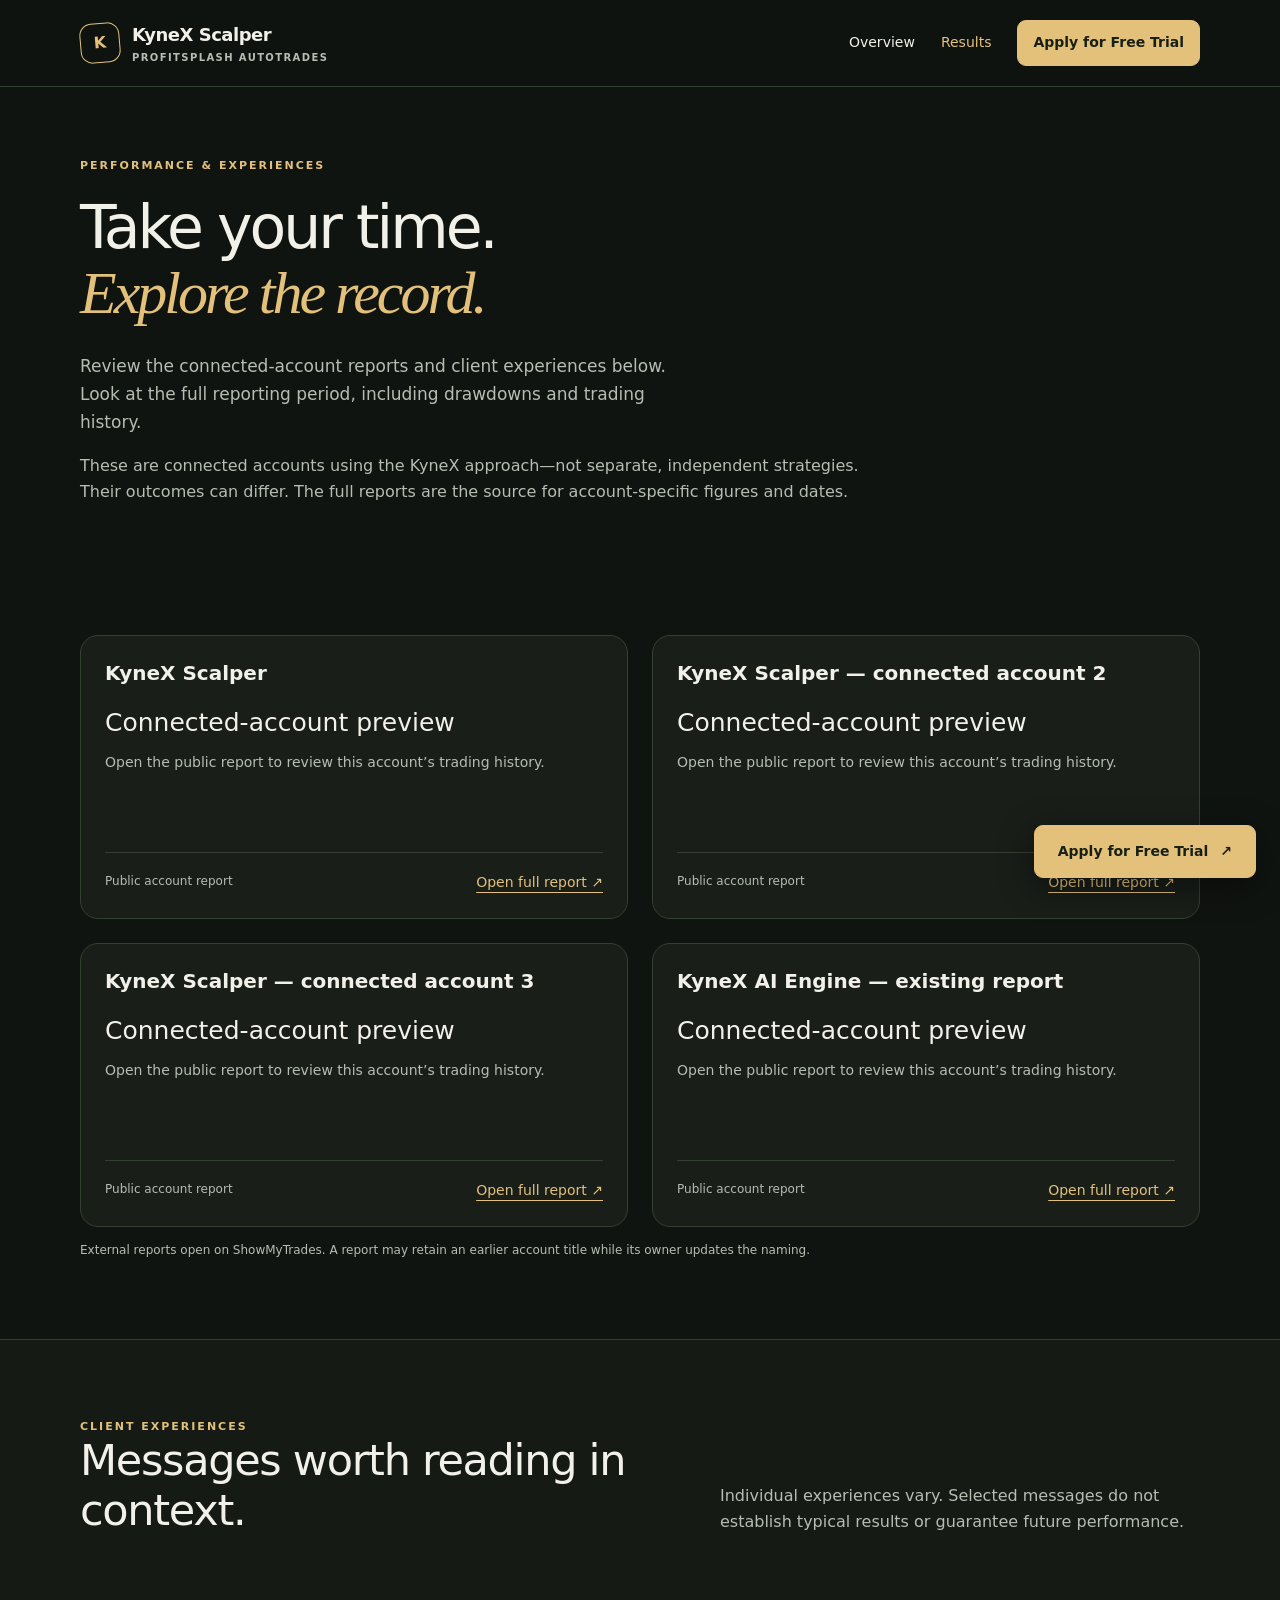
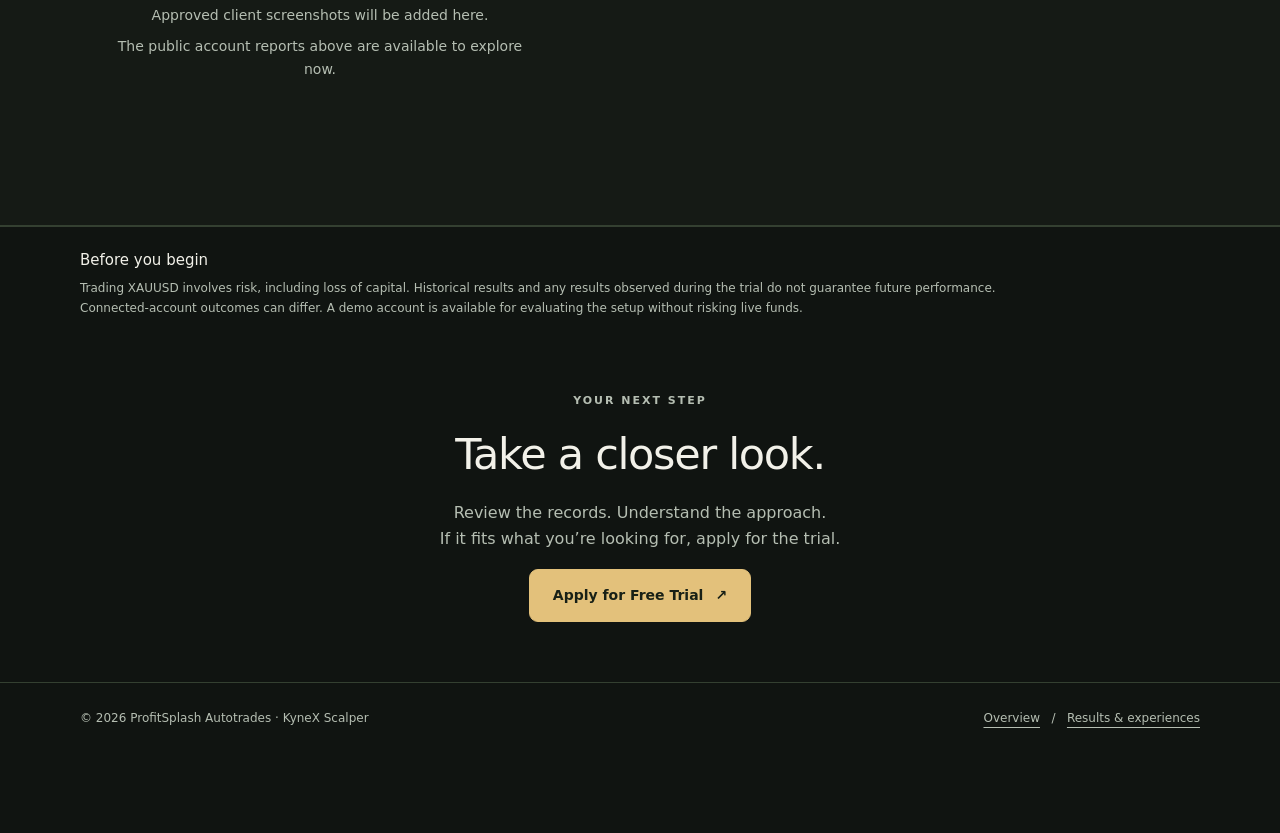
==== kynex-github-pages/results.html @ 438bd8d7 "Add files via upload" ====
<!doctype html>
<html lang="en"><head><meta charset="utf-8"><meta name="viewport" content="width=device-width, initial-scale=1"><meta name="theme-color" content="#101411"><title>Results & Experiences | KyneX Scalper</title><meta name="description" content="Explore KyneX Scalper connected-account reports and client experiences before applying for a free trial."><link rel="stylesheet" href="assets/styles.css"></head><body><a class="skip" href="#main">Skip to content</a>
<header class="header"><div class="wrap nav"><a class="brand" href="index.html" aria-label="KyneX Scalper home"><span class="mark" aria-hidden="true">K</span><span class="brand-name">KyneX Scalper<small>ProfitSplash Autotrades</small></span></a><nav class="navlinks" aria-label="Main navigation"><a class="nav-home" href="index.html">Overview</a><a href="results.html" aria-current="page">Results</a><a class="btn small" data-contact="trial" href="https://t.me/theegreatdavid">Apply for Free Trial</a></nav></div></header><main id="main"><div class="wrap"><section class="results-intro"><p class="eyebrow">Performance &amp; experiences</p><h1>Take your time.<br><em>Explore the record.</em></h1><p class="lead">Review the connected-account reports and client experiences below. Look at the full reporting period, including drawdowns and trading history.</p><p class="muted">These are connected accounts using the KyneX approach—not separate, independent strategies. Their outcomes can differ. The full reports are the source for account-specific figures and dates.</p></section><section class="section" aria-label="Connected-account reports"><div class="reports"><article class="widget-frame report"><h3 data-report-name="0"></h3><!-- SHOWMYTRADES REPORT 1: Paste the official embed inside this div. --><div class="widget-slot" id="report-widget-1"></div><div class="widget-bottom"><span>Public account report</span><a class="textlink" data-report-link="0" href="https://showmytrades.com/account/kynex-scalper" target="_blank" rel="noopener noreferrer">Open full report ↗</a></div></article><article class="widget-frame report"><h3 data-report-name="1"></h3><!-- SHOWMYTRADES REPORT 2: Paste the official embed inside this div. --><div class="widget-slot" id="report-widget-2"></div><div class="widget-bottom"><span>Public account report</span><a class="textlink" data-report-link="1" href="https://showmytrades.com/account/kynex-scalper" target="_blank" rel="noopener noreferrer">Open full report ↗</a></div></article><article class="widget-frame report"><h3 data-report-name="2"></h3><!-- SHOWMYTRADES REPORT 3: Paste the official embed inside this div. --><div class="widget-slot" id="report-widget-3"></div><div class="widget-bottom"><span>Public account report</span><a class="textlink" data-report-link="2" href="https://showmytrades.com/account/kynex-scalper" target="_blank" rel="noopener noreferrer">Open full report ↗</a></div></article><article class="widget-frame report"><h3 data-report-name="3"></h3><!-- SHOWMYTRADES REPORT 4: Paste the official embed inside this div. --><div class="widget-slot" id="report-widget-4"></div><div class="widget-bottom"><span>Public account report</span><a class="textlink" data-report-link="3" href="https://showmytrades.com/account/kynex-scalper" target="_blank" rel="noopener noreferrer">Open full report ↗</a></div></article></div><p class="fine">External reports open on ShowMyTrades. A report may retain an earlier account title while its owner updates the naming.</p></section></div><section class="section alt" id="client-experiences"><div class="wrap"><div class="section-head"><div><p class="eyebrow">Client experiences</p><h2>Messages worth reading in context.</h2></div><p class="muted">Individual experiences vary. Selected messages do not establish typical results or guarantee future performance.</p></div><div class="gallery" id="testimonial-gallery"></div><div class="empty-state" id="gallery-empty"><p>Approved client screenshots will be added here.</p><p>The public account reports above are available to explore now.</p></div><div class="gallery-footer"><button class="btn outline" id="load-more" hidden>Load more experiences</button></div></div></section></main><section class="risk"><div class="wrap"><h2>Before you begin</h2><p>Trading XAUUSD involves risk, including loss of capital. Historical results and any results observed during the trial do not guarantee future performance. Connected-account outcomes can differ. A demo account is available for evaluating the setup without risking live funds.</p></div></section>
<section class="closing"><div class="wrap"><p class="eyebrow">Your next step</p><h2>Take a closer look.</h2><p>Review the records. Understand the approach.<br>If it fits what you’re looking for, apply for the trial.</p><a class="btn" data-contact="trial" href="https://t.me/theegreatdavid">Apply for Free Trial <span aria-hidden="true">↗</span></a></div></section>
<footer><div class="wrap"><span>© <span data-year></span> ProfitSplash Autotrades · KyneX Scalper</span><span><a href="index.html">Overview</a> &nbsp; / &nbsp; <a href="results.html">Results &amp; experiences</a></span></div></footer>
<a class="btn floating" data-contact="trial" href="https://t.me/theegreatdavid">Apply for Free Trial <span aria-hidden="true">↗</span></a>
<dialog class="dialog" id="image-dialog" aria-labelledby="image-title"><div class="dialog-head"><p id="image-title">Client experience</p><button class="iconbtn" id="dialog-close" aria-label="Close enlarged screenshot">Close ×</button></div><img id="dialog-image" alt=""></dialog>
<script src="assets/config.js"></script><script src="assets/main.js"></script></body></html>
---- kynex-github-pages/assets/styles.css ----
:root{--bg:#101411;--surface:#191e19;--surface2:#20271f;--text:#f2f1e9;--muted:#b5beb2;--line:#344031;--accent:#e3c17b;--ink:#182016;--radius:18px}*{box-sizing:border-box}html{scroll-behavior:smooth;scroll-padding-top:100px}body{margin:0;background:var(--bg);color:var(--text);font:16px/1.65 system-ui,-apple-system,BlinkMacSystemFont,"Segoe UI",sans-serif}a{color:inherit;text-underline-offset:5px}button{font:inherit}button,a{-webkit-tap-highlight-color:transparent}button:focus-visible,a:focus-visible{outline:3px solid var(--accent);outline-offset:5px}button{cursor:pointer}img{max-width:100%;display:block}.wrap{width:min(1120px,calc(100% - 48px));margin:auto}.skip{position:absolute;left:12px;top:-90px;background:var(--accent);color:var(--ink);padding:12px;z-index:50}.skip:focus{top:10px}.header{position:sticky;top:0;z-index:20;background:#101411f2;border-bottom:1px solid var(--line);backdrop-filter:blur(14px)}.nav{min-height:86px;display:flex;align-items:center;justify-content:space-between;gap:24px}.brand{text-decoration:none;display:flex;gap:12px;align-items:center}.mark{width:40px;height:40px;display:grid;place-items:center;border:1px solid var(--accent);border-radius:12px;color:var(--accent);font-weight:750;transform:rotate(-5deg)}.brand-name{font-size:18px;font-weight:650;letter-spacing:-.5px}.brand small{display:block;font-size:10px;color:var(--muted);letter-spacing:1.4px;text-transform:uppercase}.navlinks{display:flex;gap:26px;align-items:center}.navlinks a{text-decoration:none;font-size:14px}.navlinks a[aria-current]{color:var(--accent)}.btn{display:inline-flex;align-items:center;justify-content:center;gap:12px;background:var(--accent);color:var(--ink);padding:14px 23px;border-radius:9px;text-decoration:none;border:1px solid var(--accent);font-size:14px;font-weight:650;transition:transform .2s,background .2s}.btn:hover{background:#f0d69e;transform:translateY(-2px)}.btn.outline{background:transparent;color:var(--text);border-color:var(--line)}.btn.small{padding:10px 15px}.textlink{color:var(--accent);font-size:14px}.eyebrow{text-transform:uppercase;letter-spacing:2px;font-size:11px;font-weight:650;color:var(--accent);margin:0 0 20px}.hero{padding:90px 0 78px;position:relative;overflow:hidden}.hero-grid{display:grid;grid-template-columns:1.35fr 1fr;gap:65px;align-items:center}h1,h2,h3,p{margin-top:0}h1{font-size:clamp(40px,5.7vw,70px);font-weight:500;line-height:1.08;letter-spacing:-3px;margin-bottom:26px}h1 em{font-family:Georgia,serif;font-weight:400;color:var(--accent)}h2{font-size:clamp(29px,3.5vw,43px);line-height:1.16;font-weight:500;letter-spacing:-1.3px;margin-bottom:20px}h3{font-size:20px;font-weight:550;line-height:1.3}.lead{font-size:17px;color:var(--muted);max-width:610px}.actions{display:flex;gap:20px;align-items:center;flex-wrap:wrap;margin-top:28px}.micro{font-size:12px;color:var(--muted);margin-top:18px}.process-card{border:1px solid var(--line);border-radius:var(--radius);padding:30px;background:linear-gradient(150deg,#252d22,#151a15);box-shadow:0 25px 80px #0003}.card-top{display:flex;justify-content:space-between;align-items:center;border-bottom:1px solid var(--line);padding-bottom:18px;margin-bottom:12px;font-size:11px;text-transform:uppercase;letter-spacing:1.5px;color:var(--muted)}.pill{border:1px solid #657454;border-radius:20px;padding:3px 9px;color:#c4d4ae;font-size:10px}.process-row{display:flex;gap:18px;padding:22px 0;border-bottom:1px solid var(--line)}.process-row:last-of-type{border-bottom:0}.stepnum{color:var(--accent);font-size:12px;padding-top:4px}.process-row h3{margin-bottom:5px;font-size:17px}.process-row p{font-size:13px;color:var(--muted);margin:0}.card-note{font-size:11px;color:var(--muted);margin:16px 0 0}.band{border-top:1px solid var(--line);border-bottom:1px solid var(--line);padding:19px 0}.band .wrap{display:flex;justify-content:space-between;gap:18px;flex-wrap:wrap;font-size:12px;color:var(--muted)}.band span:before{content:'↗';color:var(--accent);margin-right:9px}.section{padding:78px 0}.section.alt{background:#151a15;border-block:1px solid var(--line)}.split{display:grid;grid-template-columns:1fr 1fr;gap:70px;align-items:start}.muted{color:var(--muted)}.section-head{display:flex;justify-content:space-between;gap:30px;align-items:end;margin-bottom:30px}.section-head h2{margin-bottom:0}.section-head p{max-width:480px;margin-bottom:0}.widget-frame{border:1px solid var(--line);border-radius:var(--radius);background:var(--surface);padding:24px;overflow:hidden}.widget-slot:empty:before{content:'Connected-account preview';display:block;font-size:25px;color:var(--text);margin-bottom:8px}.widget-slot:empty:after{content:'Open the public report to review this account’s trading history.';display:block;color:var(--muted);font-size:14px}.widget-slot{min-height:120px}.widget-slot iframe{max-width:100%;border:0}.widget-bottom{padding-top:18px;border-top:1px solid var(--line);display:flex;gap:15px;justify-content:space-between;align-items:center;font-size:12px;color:var(--muted)}.fine{font-size:12px;color:var(--muted);margin:14px 0 0}.carousel{border:1px solid var(--line);border-radius:var(--radius);padding:22px;background:var(--surface)}.carousel-stage{height:380px;display:grid;place-items:center;overflow:hidden;background:#111610;border-radius:10px;touch-action:pan-y}.slide-button{width:100%;height:100%;border:0;background:transparent;padding:8px;display:grid;place-items:center}.slide-button img{height:100%;max-height:360px;width:100%;object-fit:contain}.empty-state{text-align:center;padding:30px;color:var(--muted);max-width:480px;font-size:14px}.empty-state p{margin:8px 0}.carousel-controls{display:flex;align-items:center;gap:12px;justify-content:center;padding-top:18px}.iconbtn{background:transparent;border:1px solid var(--line);border-radius:8px;color:var(--text);min-height:42px;min-width:42px;padding:6px 12px}.iconbtn:hover{border-color:var(--accent)}.iconbtn:disabled{opacity:.4;cursor:default}.counter{font-size:12px;min-width:65px;text-align:center;color:var(--muted)}.carousel-end{text-align:center;padding:18px 0 0}.trial-box{background:var(--surface2);border:1px solid var(--line);padding:35px;border-radius:var(--radius)}.trial-list{list-style:none;margin:0;padding:0;counter-reset:trial}.trial-list li{display:flex;gap:18px;padding:19px 0;border-bottom:1px solid var(--line);font-size:14px;color:var(--muted)}.trial-list li:last-child{border-bottom:0}.trial-list li:before{counter-increment:trial;content:'0' counter(trial);color:var(--accent);font-size:12px;padding-top:3px}.trial-list strong{display:block;color:var(--text);font-weight:550;margin-bottom:4px}.plans{display:grid;grid-template-columns:1fr 1fr;gap:22px}.plan{padding:30px;border:1px solid var(--line);border-radius:var(--radius);display:flex;flex-direction:column;background:var(--surface)}.plan p{color:var(--muted);font-size:14px}.plan .btn{margin-top:auto;align-self:start}.plan .eyebrow{font-size:10px}.plan h3{font-size:25px}.risk{padding:25px 0;border-top:1px solid var(--line)}.risk h2{font-size:15px;letter-spacing:0;margin-bottom:10px}.risk p{max-width:950px;color:var(--muted);font-size:12px;margin:0}.closing{text-align:center;padding:48px 0 60px}.closing p{color:var(--muted)}footer{border-top:1px solid var(--line);padding:26px 0 105px;color:var(--muted);font-size:12px}footer .wrap{display:flex;justify-content:space-between;gap:20px;flex-wrap:wrap}.floating{position:fixed;bottom:calc(22px + env(safe-area-inset-bottom));right:24px;z-index:25;box-shadow:0 8px 35px #0007}.reports{display:grid;grid-template-columns:1fr 1fr;gap:24px}.report h3{margin-bottom:16px}.report .widget-slot{min-height:150px}.gallery{display:grid;grid-template-columns:repeat(3,1fr);gap:20px}.gallery-item{background:var(--surface);border:1px solid var(--line);border-radius:12px;padding:12px;cursor:pointer}.gallery-item img{width:100%;height:260px;object-fit:contain}.gallery-footer{text-align:center;margin-top:28px}.dialog{background:#111610;color:var(--text);border:1px solid var(--line);border-radius:14px;width:min(900px,95vw);max-height:94vh;padding:16px}.dialog::backdrop{background:#000d}.dialog-head{display:flex;align-items:center;justify-content:space-between;gap:20px;margin-bottom:12px}.dialog-head p{margin:0;color:var(--muted);font-size:12px}.dialog img{max-height:76vh;object-fit:contain;margin:auto}.sr-only{position:absolute;width:1px;height:1px;padding:0;margin:-1px;overflow:hidden;clip:rect(0,0,0,0);white-space:nowrap;border:0}.results-intro{padding:70px 0 35px;max-width:800px}.results-intro h1{font-size:clamp(40px,5vw,60px)}[hidden]{display:none!important}@media(max-width:850px){.hero-grid,.split{grid-template-columns:1fr;gap:35px}.hero{padding:55px 0}.hero-grid{max-width:650px}.process-card{padding:22px}.section{padding:55px 0}.section-head{align-items:start;flex-direction:column;gap:15px}.reports{grid-template-columns:1fr}.gallery{grid-template-columns:1fr 1fr}.navlinks{gap:17px}.navlinks .btn{display:none}}@media(max-width:520px){.wrap{width:calc(100% - 32px)}.nav{min-height:76px;gap:12px}.brand-name{font-size:16px}.brand small{font-size:8px}.mark{width:32px;height:32px}.navlinks{gap:12px}.navlinks a{font-size:12px}.nav-home{display:none}h1{letter-spacing:-1.8px}.plans{grid-template-columns:1fr}.trial-box,.plan,.widget-frame{padding:22px}.actions{gap:16px}.actions .btn{width:100%}.band .wrap{display:grid;gap:8px}.carousel{padding:12px}.carousel-stage{height:340px}.slide-button img{max-height:320px}.gallery{gap:12px}.gallery-item img{height:200px}.floating{right:16px;bottom:calc(14px + env(safe-area-inset-bottom));padding:12px 18px}.widget-bottom{align-items:start;flex-direction:column}.section-head .textlink{align-self:start}}@media(prefers-reduced-motion:reduce){html{scroll-behavior:auto}*,*:before,*:after{transition:none!important;animation:none!important}}
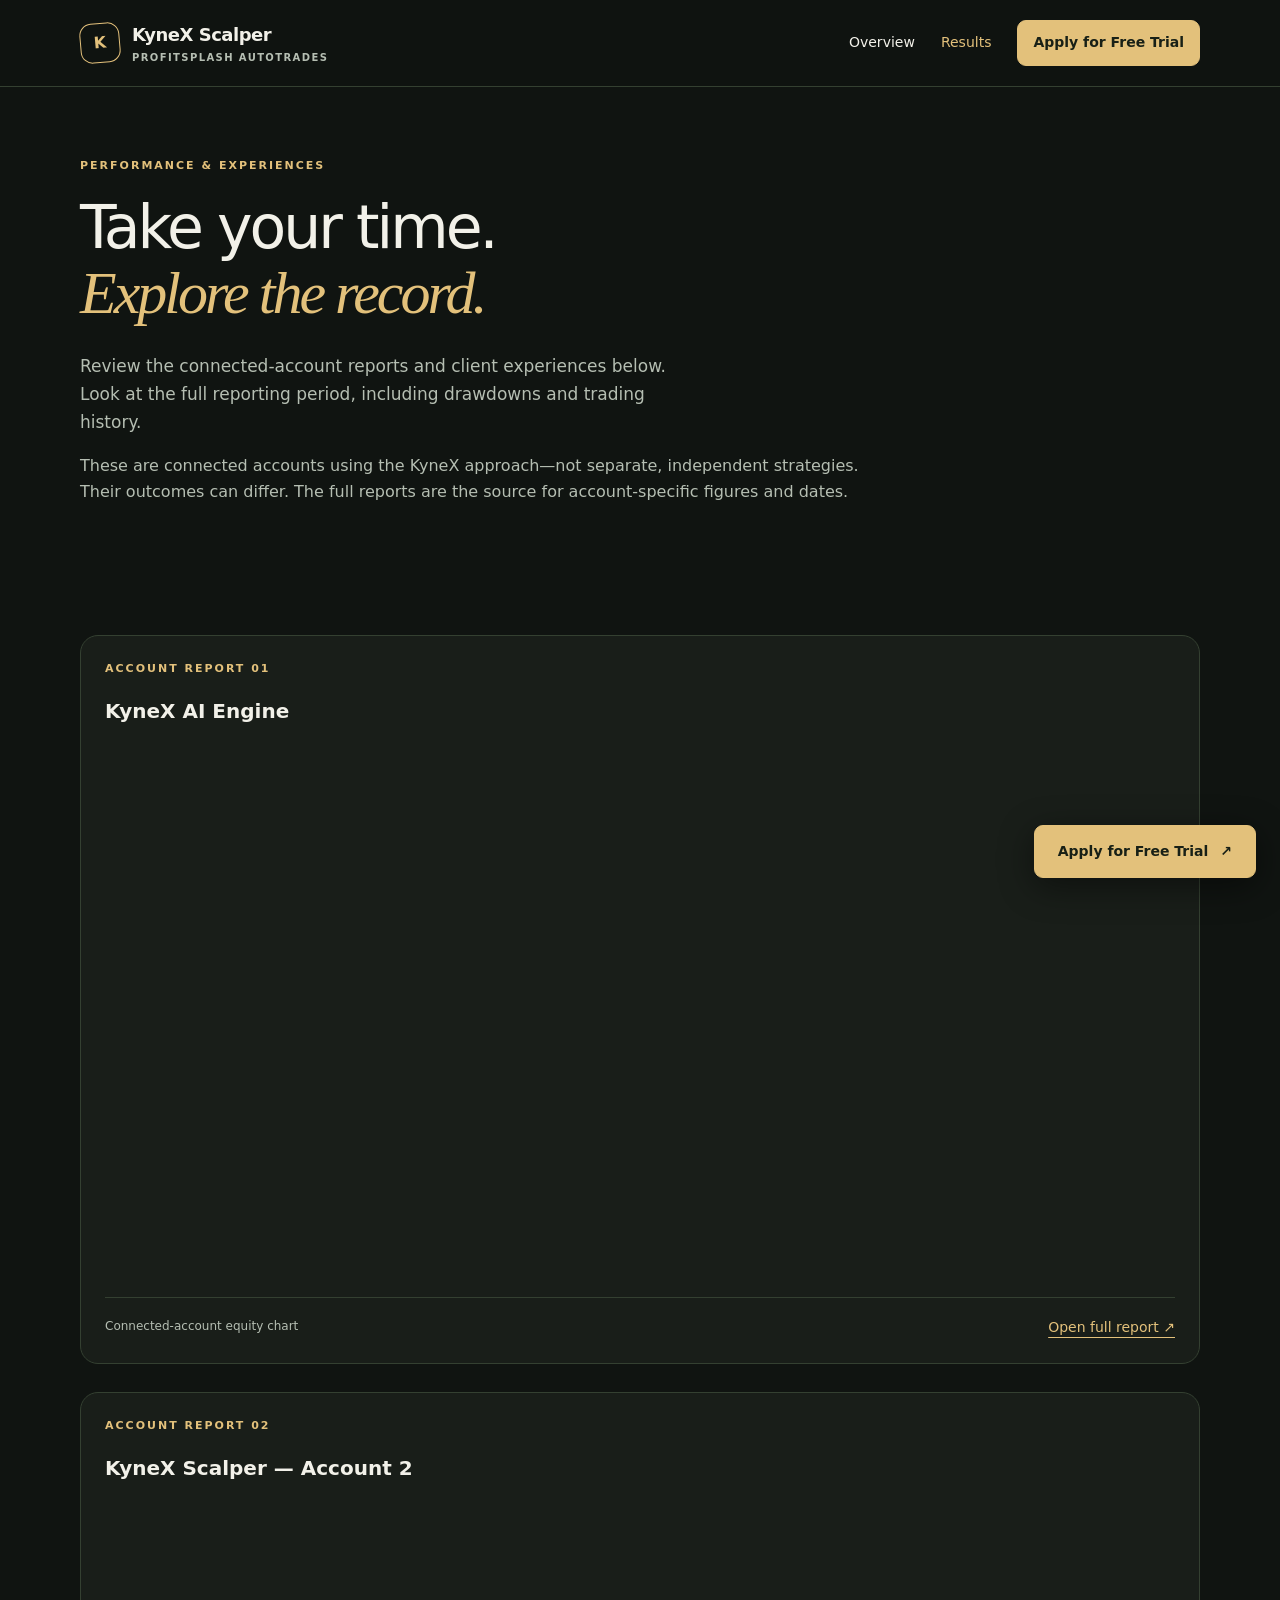
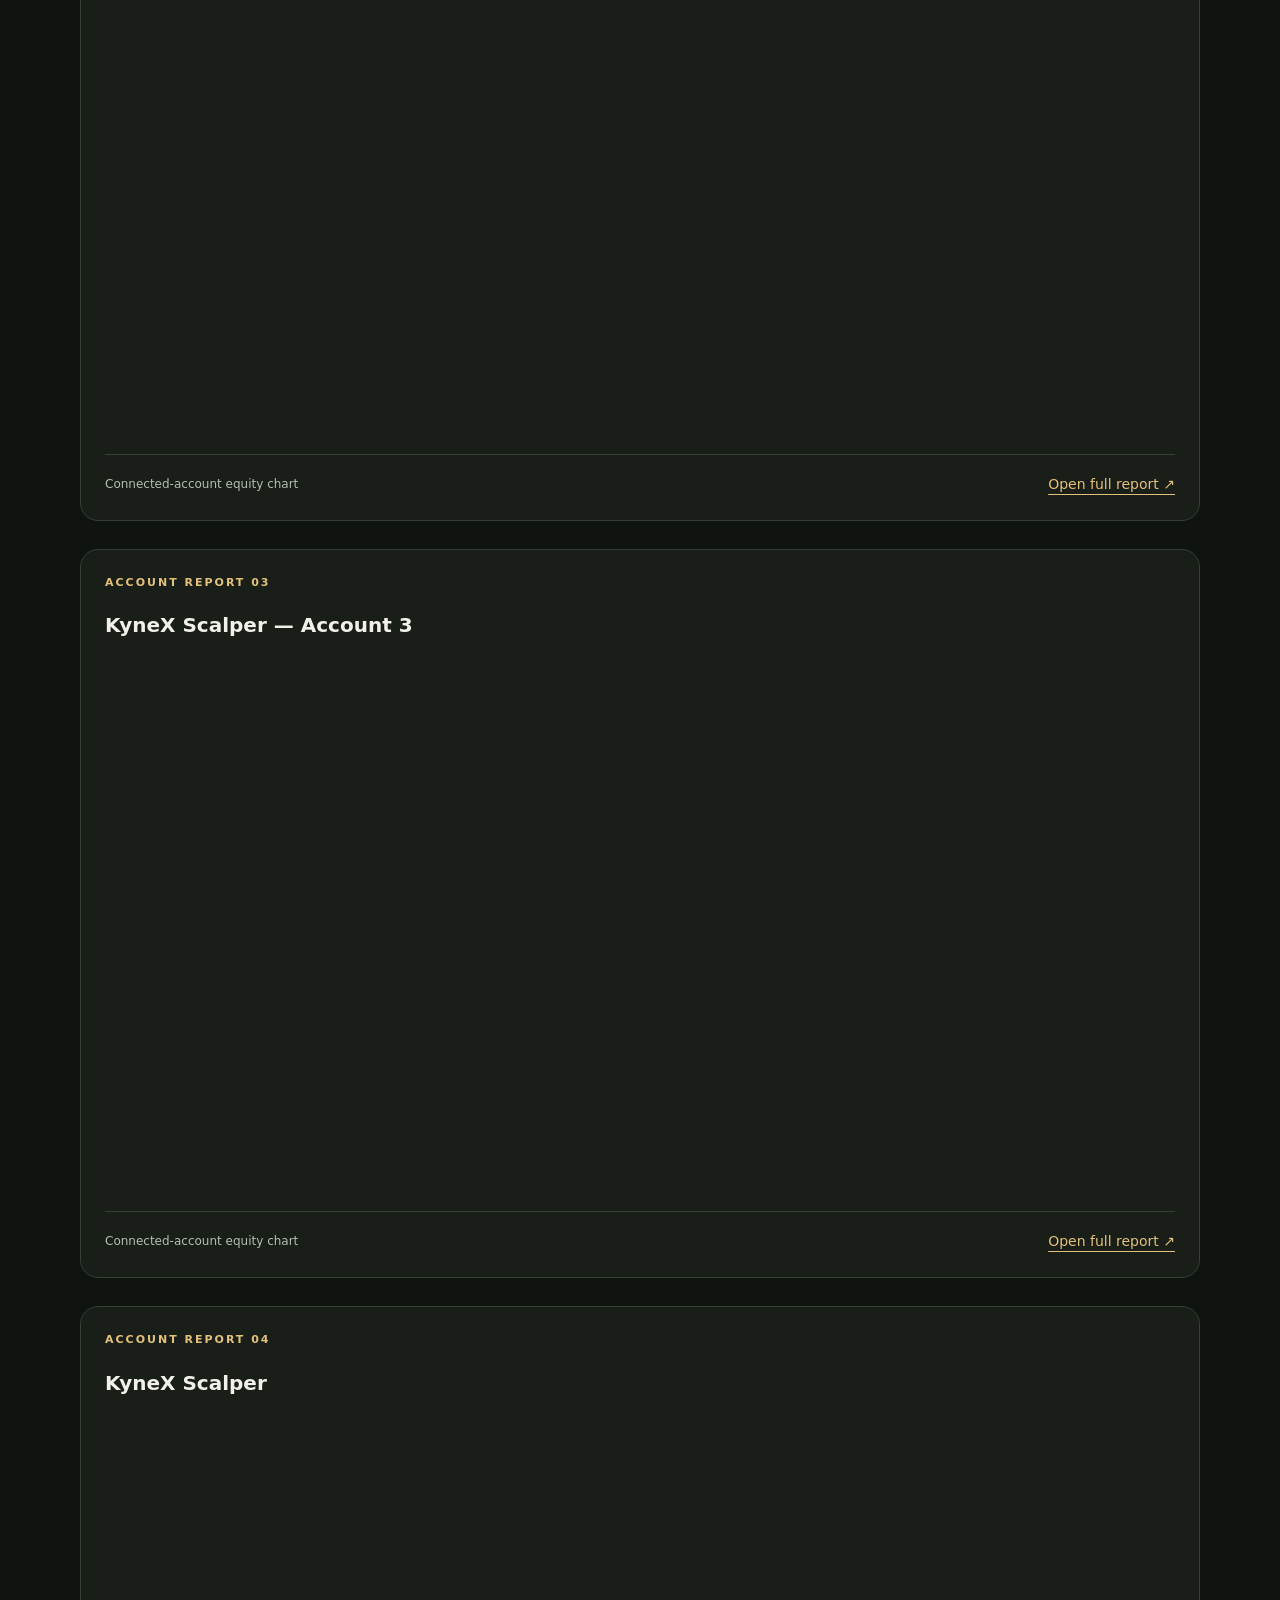
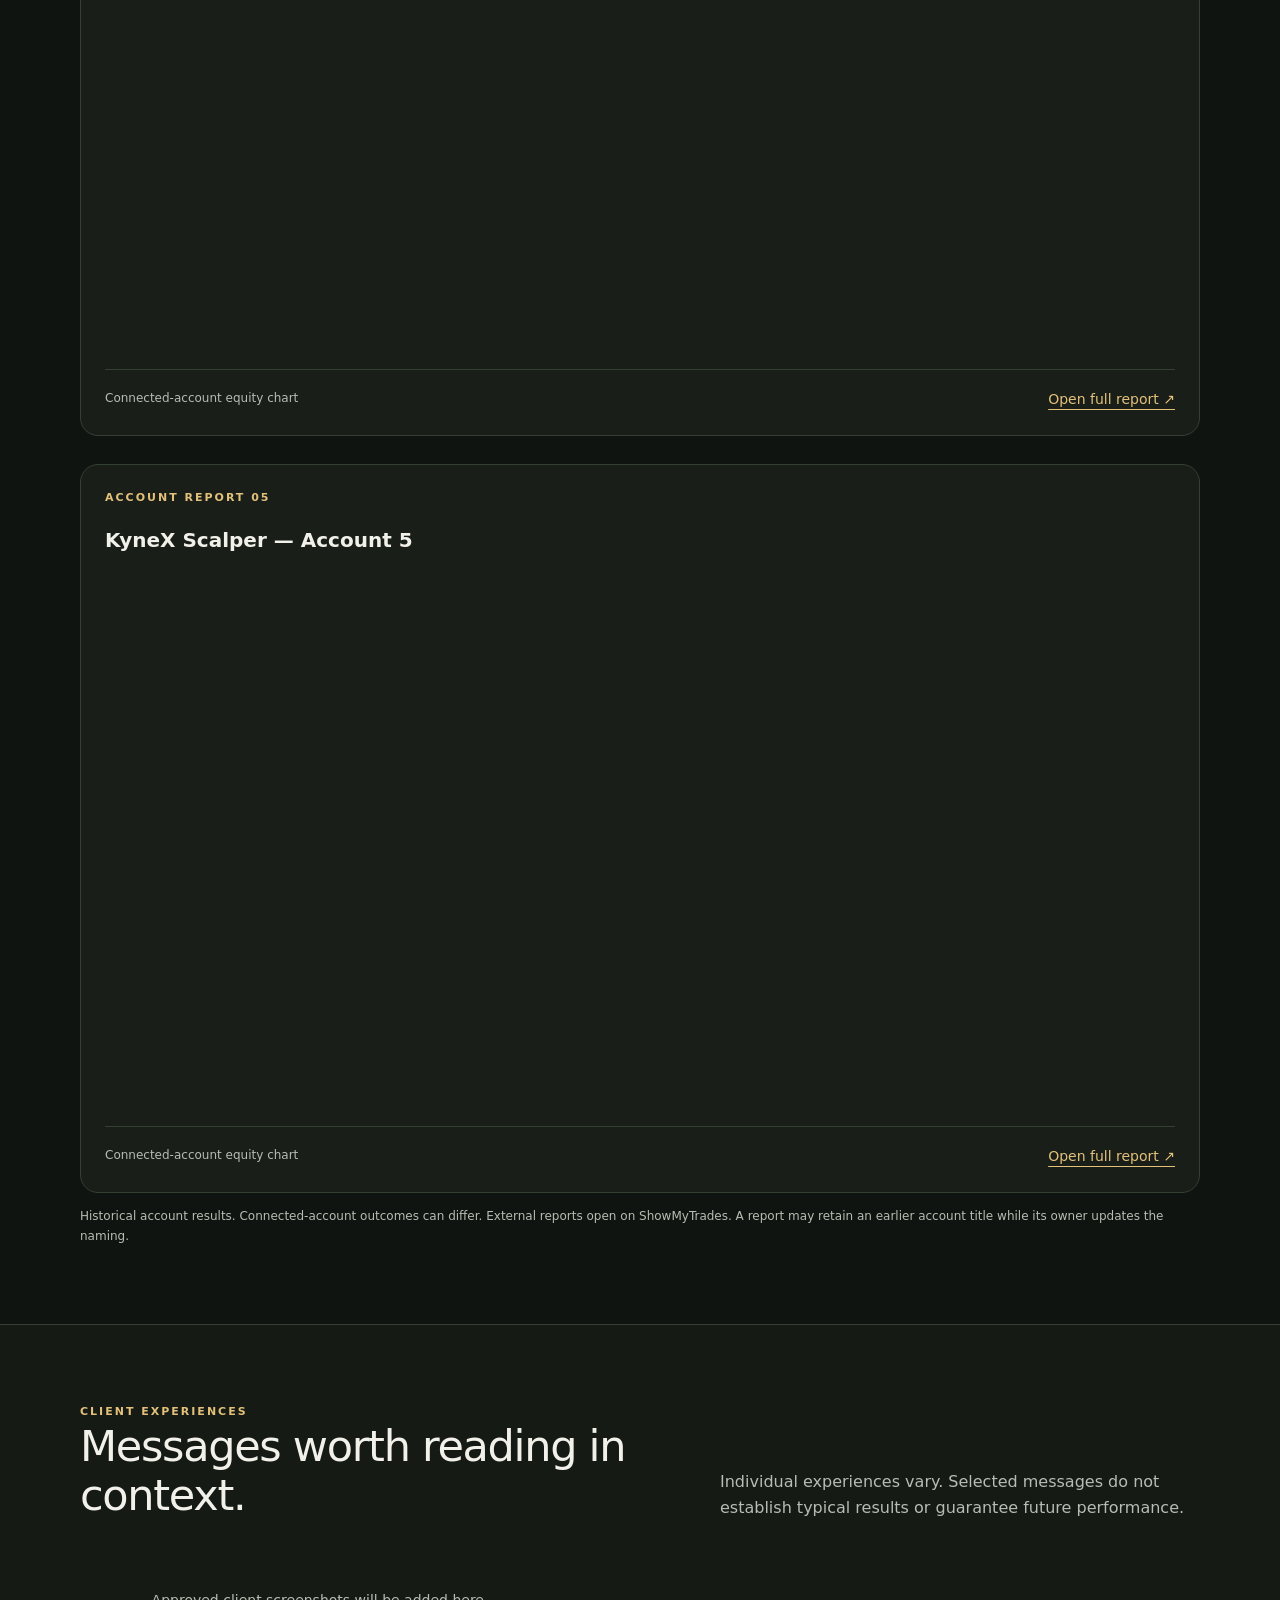
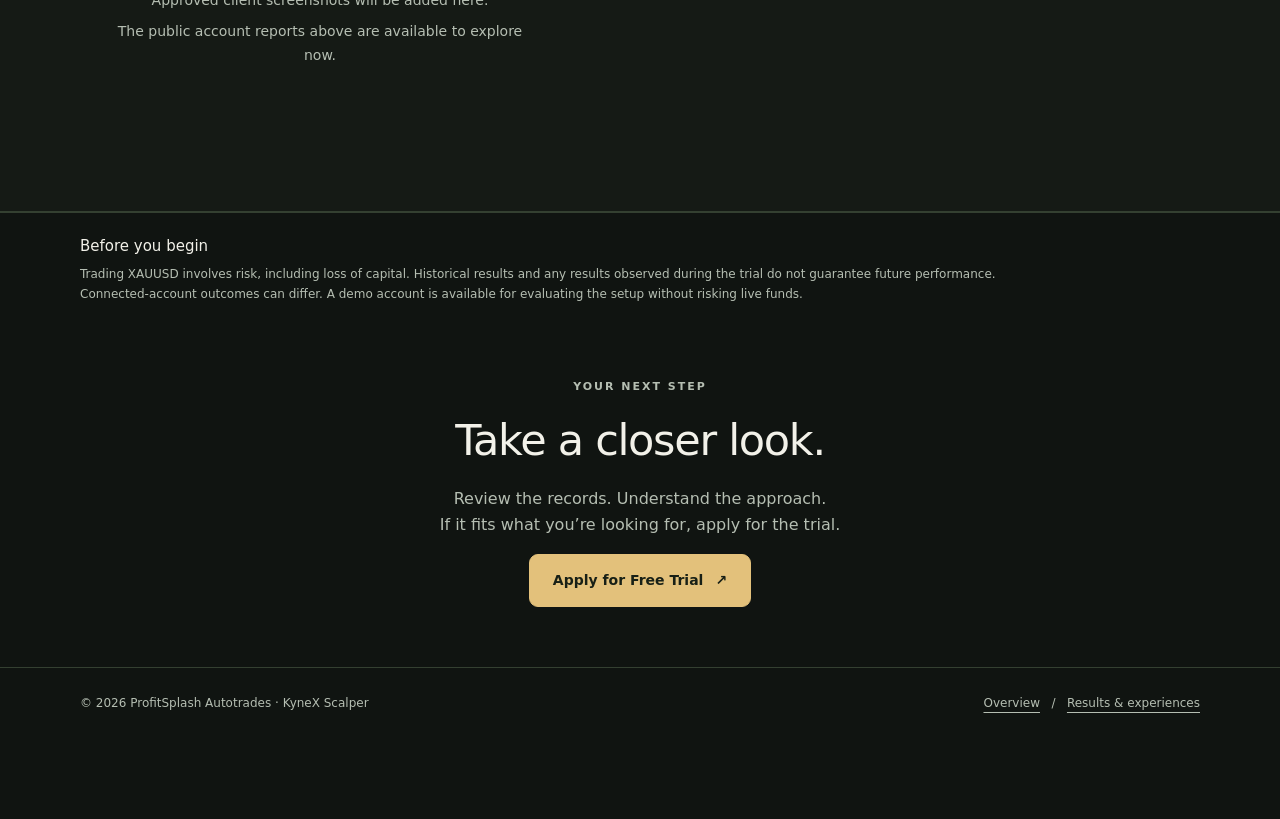
==== commit 29dfe32e: "Update results.html" ====
--- a/kynex-github-pages/results.html
+++ b/kynex-github-pages/results.html
@@ -1,8 +1,489 @@
 <!doctype html>
-<html lang="en"><head><meta charset="utf-8"><meta name="viewport" content="width=device-width, initial-scale=1"><meta name="theme-color" content="#101411"><title>Results & Experiences | KyneX Scalper</title><meta name="description" content="Explore KyneX Scalper connected-account reports and client experiences before applying for a free trial."><link rel="stylesheet" href="assets/styles.css"></head><body><a class="skip" href="#main">Skip to content</a>
-<header class="header"><div class="wrap nav"><a class="brand" href="index.html" aria-label="KyneX Scalper home"><span class="mark" aria-hidden="true">K</span><span class="brand-name">KyneX Scalper<small>ProfitSplash Autotrades</small></span></a><nav class="navlinks" aria-label="Main navigation"><a class="nav-home" href="index.html">Overview</a><a href="results.html" aria-current="page">Results</a><a class="btn small" data-contact="trial" href="https://t.me/theegreatdavid">Apply for Free Trial</a></nav></div></header><main id="main"><div class="wrap"><section class="results-intro"><p class="eyebrow">Performance &amp; experiences</p><h1>Take your time.<br><em>Explore the record.</em></h1><p class="lead">Review the connected-account reports and client experiences below. Look at the full reporting period, including drawdowns and trading history.</p><p class="muted">These are connected accounts using the KyneX approach—not separate, independent strategies. Their outcomes can differ. The full reports are the source for account-specific figures and dates.</p></section><section class="section" aria-label="Connected-account reports"><div class="reports"><article class="widget-frame report"><h3 data-report-name="0"></h3><!-- SHOWMYTRADES REPORT 1: Paste the official embed inside this div. --><div class="widget-slot" id="report-widget-1"></div><div class="widget-bottom"><span>Public account report</span><a class="textlink" data-report-link="0" href="https://showmytrades.com/account/kynex-scalper" target="_blank" rel="noopener noreferrer">Open full report ↗</a></div></article><article class="widget-frame report"><h3 data-report-name="1"></h3><!-- SHOWMYTRADES REPORT 2: Paste the official embed inside this div. --><div class="widget-slot" id="report-widget-2"></div><div class="widget-bottom"><span>Public account report</span><a class="textlink" data-report-link="1" href="https://showmytrades.com/account/kynex-scalper" target="_blank" rel="noopener noreferrer">Open full report ↗</a></div></article><article class="widget-frame report"><h3 data-report-name="2"></h3><!-- SHOWMYTRADES REPORT 3: Paste the official embed inside this div. --><div class="widget-slot" id="report-widget-3"></div><div class="widget-bottom"><span>Public account report</span><a class="textlink" data-report-link="2" href="https://showmytrades.com/account/kynex-scalper" target="_blank" rel="noopener noreferrer">Open full report ↗</a></div></article><article class="widget-frame report"><h3 data-report-name="3"></h3><!-- SHOWMYTRADES REPORT 4: Paste the official embed inside this div. --><div class="widget-slot" id="report-widget-4"></div><div class="widget-bottom"><span>Public account report</span><a class="textlink" data-report-link="3" href="https://showmytrades.com/account/kynex-scalper" target="_blank" rel="noopener noreferrer">Open full report ↗</a></div></article></div><p class="fine">External reports open on ShowMyTrades. A report may retain an earlier account title while its owner updates the naming.</p></section></div><section class="section alt" id="client-experiences"><div class="wrap"><div class="section-head"><div><p class="eyebrow">Client experiences</p><h2>Messages worth reading in context.</h2></div><p class="muted">Individual experiences vary. Selected messages do not establish typical results or guarantee future performance.</p></div><div class="gallery" id="testimonial-gallery"></div><div class="empty-state" id="gallery-empty"><p>Approved client screenshots will be added here.</p><p>The public account reports above are available to explore now.</p></div><div class="gallery-footer"><button class="btn outline" id="load-more" hidden>Load more experiences</button></div></div></section></main><section class="risk"><div class="wrap"><h2>Before you begin</h2><p>Trading XAUUSD involves risk, including loss of capital. Historical results and any results observed during the trial do not guarantee future performance. Connected-account outcomes can differ. A demo account is available for evaluating the setup without risking live funds.</p></div></section>
-<section class="closing"><div class="wrap"><p class="eyebrow">Your next step</p><h2>Take a closer look.</h2><p>Review the records. Understand the approach.<br>If it fits what you’re looking for, apply for the trial.</p><a class="btn" data-contact="trial" href="https://t.me/theegreatdavid">Apply for Free Trial <span aria-hidden="true">↗</span></a></div></section>
-<footer><div class="wrap"><span>© <span data-year></span> ProfitSplash Autotrades · KyneX Scalper</span><span><a href="index.html">Overview</a> &nbsp; / &nbsp; <a href="results.html">Results &amp; experiences</a></span></div></footer>
-<a class="btn floating" data-contact="trial" href="https://t.me/theegreatdavid">Apply for Free Trial <span aria-hidden="true">↗</span></a>
-<dialog class="dialog" id="image-dialog" aria-labelledby="image-title"><div class="dialog-head"><p id="image-title">Client experience</p><button class="iconbtn" id="dialog-close" aria-label="Close enlarged screenshot">Close ×</button></div><img id="dialog-image" alt=""></dialog>
-<script src="assets/config.js"></script><script src="assets/main.js"></script></body></html>+<html lang="en">
+<head>
+  <meta charset="utf-8">
+  <meta name="viewport" content="width=device-width, initial-scale=1">
+  <meta name="theme-color" content="#101411">
+
+  <title>Results &amp; Experiences | KyneX Scalper</title>
+
+  <meta
+    name="description"
+    content="Explore KyneX Scalper connected-account reports and client experiences before applying for a free trial."
+  >
+
+  <link rel="stylesheet" href="assets/styles.css">
+
+  <!-- Page-specific layout for the account widgets -->
+  <style>
+    .reports {
+      grid-template-columns: minmax(0, 1fr);
+      gap: 28px;
+    }
+
+    .reports .report,
+    .reports .widget-slot {
+      min-width: 0;
+    }
+
+    .reports .widget-slot {
+      margin-bottom: 20px;
+    }
+
+    .reports .widget-slot iframe {
+      display: block;
+      width: 100%;
+      max-width: 100%;
+      border: 0;
+      border-radius: 8px;
+    }
+  </style>
+</head>
+
+<body>
+  <a class="skip" href="#main">Skip to content</a>
+
+  <!-- HEADER -->
+  <header class="header">
+    <div class="wrap nav">
+      <a
+        class="brand"
+        href="index.html"
+        aria-label="KyneX Scalper home"
+      >
+        <span class="mark" aria-hidden="true">K</span>
+
+        <span class="brand-name">
+          KyneX Scalper
+          <small>ProfitSplash Autotrades</small>
+        </span>
+      </a>
+
+      <nav class="navlinks" aria-label="Main navigation">
+        <a class="nav-home" href="index.html">
+          Overview
+        </a>
+
+        <a href="results.html" aria-current="page">
+          Results
+        </a>
+
+        <a
+          class="btn small"
+          data-contact="trial"
+          href="https://t.me/theegreatdavid"
+        >
+          Apply for Free Trial
+        </a>
+      </nav>
+    </div>
+  </header>
+
+  <main id="main">
+    <div class="wrap">
+
+      <!-- INTRODUCTION -->
+      <section class="results-intro">
+        <p class="eyebrow">Performance &amp; experiences</p>
+
+        <h1>
+          Take your time.<br>
+          <em>Explore the record.</em>
+        </h1>
+
+        <p class="lead">
+          Review the connected-account reports and client experiences
+          below. Look at the full reporting period, including drawdowns
+          and trading history.
+        </p>
+
+        <p class="muted">
+          These are connected accounts using the KyneX approach—not
+          separate, independent strategies. Their outcomes can differ.
+          The full reports are the source for account-specific figures
+          and dates.
+        </p>
+      </section>
+
+      <!-- CONNECTED-ACCOUNT REPORTS -->
+      <section
+        class="section"
+        aria-label="Connected-account reports"
+      >
+        <div class="reports">
+
+          <!-- REPORT 1: KYNEX AI ENGINE -->
+          <article
+            class="widget-frame report"
+            aria-labelledby="report-heading-1"
+          >
+            <p class="eyebrow">Account report 01</p>
+
+            <h3 id="report-heading-1">
+              KyneX AI Engine
+            </h3>
+
+            <div class="widget-slot" id="report-widget-1">
+              <iframe
+                id="smt-equity-ai-engine"
+                data-smt-widget
+                title="KyneX AI Engine account equity chart on ShowMyTrades"
+                src="https://showmytrades.com/widget/kynex-ai-engine?type=equity&amp;theme=auto"
+                width="1000"
+                height="537"
+                loading="lazy"
+              ></iframe>
+            </div>
+
+            <div class="widget-bottom">
+              <span>Connected-account equity chart</span>
+
+              <a
+                class="textlink"
+                href="https://showmytrades.com/account/kynex-ai-engine"
+                target="_blank"
+                rel="noopener noreferrer"
+              >
+                Open full report ↗
+              </a>
+            </div>
+          </article>
+
+          <!-- REPORT 2: KYNEX SCALPER 2 -->
+          <article
+            class="widget-frame report"
+            aria-labelledby="report-heading-2"
+          >
+            <p class="eyebrow">Account report 02</p>
+
+            <h3 id="report-heading-2">
+              KyneX Scalper — Account 2
+            </h3>
+
+            <div class="widget-slot" id="report-widget-2">
+              <iframe
+                id="smt-equity-scalper-2"
+                data-smt-widget
+                title="KyneX Scalper account 2 equity chart on ShowMyTrades"
+                src="https://showmytrades.com/widget/kynex-scalper-2?type=equity&amp;theme=auto"
+                width="1000"
+                height="537"
+                loading="lazy"
+              ></iframe>
+            </div>
+
+            <div class="widget-bottom">
+              <span>Connected-account equity chart</span>
+
+              <a
+                class="textlink"
+                href="https://showmytrades.com/account/kynex-scalper-2"
+                target="_blank"
+                rel="noopener noreferrer"
+              >
+                Open full report ↗
+              </a>
+            </div>
+          </article>
+
+          <!-- REPORT 3: KYNEX SCALPER 3 -->
+          <article
+            class="widget-frame report"
+            aria-labelledby="report-heading-3"
+          >
+            <p class="eyebrow">Account report 03</p>
+
+            <h3 id="report-heading-3">
+              KyneX Scalper — Account 3
+            </h3>
+
+            <div class="widget-slot" id="report-widget-3">
+              <iframe
+                id="smt-equity-scalper-3"
+                data-smt-widget
+                title="KyneX Scalper account 3 equity chart on ShowMyTrades"
+                src="https://showmytrades.com/widget/kynex-scalper-3?type=equity&amp;theme=auto"
+                width="1000"
+                height="537"
+                loading="lazy"
+              ></iframe>
+            </div>
+
+            <div class="widget-bottom">
+              <span>Connected-account equity chart</span>
+
+              <a
+                class="textlink"
+                href="https://showmytrades.com/account/kynex-scalper-3"
+                target="_blank"
+                rel="noopener noreferrer"
+              >
+                Open full report ↗
+              </a>
+            </div>
+          </article>
+
+          <!-- REPORT 4: KYNEX SCALPER -->
+          <article
+            class="widget-frame report"
+            aria-labelledby="report-heading-4"
+          >
+            <p class="eyebrow">Account report 04</p>
+
+            <h3 id="report-heading-4">
+              KyneX Scalper
+            </h3>
+
+            <div class="widget-slot" id="report-widget-4">
+              <iframe
+                id="smt-equity-scalper"
+                data-smt-widget
+                title="KyneX Scalper account equity chart on ShowMyTrades"
+                src="https://showmytrades.com/widget/kynex-scalper?type=equity&amp;theme=auto"
+                width="1000"
+                height="537"
+                loading="lazy"
+              ></iframe>
+            </div>
+
+            <div class="widget-bottom">
+              <span>Connected-account equity chart</span>
+
+              <a
+                class="textlink"
+                href="https://showmytrades.com/account/kynex-scalper"
+                target="_blank"
+                rel="noopener noreferrer"
+              >
+                Open full report ↗
+              </a>
+            </div>
+          </article>
+
+          <!-- REPORT 5: KYNEX SCALPER 5 -->
+          <article
+            class="widget-frame report"
+            aria-labelledby="report-heading-5"
+          >
+            <p class="eyebrow">Account report 05</p>
+
+            <h3 id="report-heading-5">
+              KyneX Scalper — Account 5
+            </h3>
+
+            <div class="widget-slot" id="report-widget-5">
+              <iframe
+                id="smt-equity-scalper-5"
+                data-smt-widget
+                title="KyneX Scalper account 5 equity chart on ShowMyTrades"
+                src="https://showmytrades.com/widget/kynex-scalper-5?type=equity&amp;theme=auto"
+                width="1000"
+                height="537"
+                loading="lazy"
+              ></iframe>
+            </div>
+
+            <div class="widget-bottom">
+              <span>Connected-account equity chart</span>
+
+              <a
+                class="textlink"
+                href="https://showmytrades.com/account/kynex-scalper-5"
+                target="_blank"
+                rel="noopener noreferrer"
+              >
+                Open full report ↗
+              </a>
+            </div>
+          </article>
+
+        </div>
+
+        <p class="fine">
+          Historical account results. Connected-account outcomes can
+          differ. External reports open on ShowMyTrades. A report may
+          retain an earlier account title while its owner updates the naming.
+        </p>
+      </section>
+    </div>
+
+    <!-- CLIENT EXPERIENCES -->
+    <section class="section alt" id="client-experiences">
+      <div class="wrap">
+        <div class="section-head">
+          <div>
+            <p class="eyebrow">Client experiences</p>
+
+            <h2>Messages worth reading in context.</h2>
+          </div>
+
+          <p class="muted">
+            Individual experiences vary. Selected messages do not
+            establish typical results or guarantee future performance.
+          </p>
+        </div>
+
+        <div
+          class="gallery"
+          id="testimonial-gallery"
+        ></div>
+
+        <div class="empty-state" id="gallery-empty">
+          <p>
+            Approved client screenshots will be added here.
+          </p>
+
+          <p>
+            The public account reports above are available to explore now.
+          </p>
+        </div>
+
+        <div class="gallery-footer">
+          <button
+            class="btn outline"
+            id="load-more"
+            type="button"
+            hidden
+          >
+            Load more experiences
+          </button>
+        </div>
+      </div>
+    </section>
+  </main>
+
+  <!-- RISK INFORMATION -->
+  <section class="risk">
+    <div class="wrap">
+      <h2>Before you begin</h2>
+
+      <p>
+        Trading XAUUSD involves risk, including loss of capital.
+        Historical results and any results observed during the trial
+        do not guarantee future performance. Connected-account outcomes
+        can differ. A demo account is available for evaluating the
+        setup without risking live funds.
+      </p>
+    </div>
+  </section>
+
+  <!-- FINAL CTA -->
+  <section class="closing">
+    <div class="wrap">
+      <p class="eyebrow">Your next step</p>
+
+      <h2>Take a closer look.</h2>
+
+      <p>
+        Review the records. Understand the approach.<br>
+        If it fits what you’re looking for, apply for the trial.
+      </p>
+
+      <a
+        class="btn"
+        data-contact="trial"
+        href="https://t.me/theegreatdavid"
+      >
+        Apply for Free Trial
+        <span aria-hidden="true">↗</span>
+      </a>
+    </div>
+  </section>
+
+  <!-- FOOTER -->
+  <footer>
+    <div class="wrap">
+      <span>
+        © <span data-year></span>
+        ProfitSplash Autotrades · KyneX Scalper
+      </span>
+
+      <span>
+        <a href="index.html">Overview</a>
+        &nbsp; / &nbsp;
+        <a href="results.html">Results &amp; experiences</a>
+      </span>
+    </div>
+  </footer>
+
+  <!-- FLOATING TRIAL BUTTON -->
+  <a
+    class="btn floating"
+    data-contact="trial"
+    href="https://t.me/theegreatdavid"
+  >
+    Apply for Free Trial
+    <span aria-hidden="true">↗</span>
+  </a>
+
+  <!-- TESTIMONIAL IMAGE VIEWER -->
+  <dialog
+    class="dialog"
+    id="image-dialog"
+    aria-labelledby="image-title"
+  >
+    <div class="dialog-head">
+      <p id="image-title">Client experience</p>
+
+      <button
+        class="iconbtn"
+        id="dialog-close"
+        type="button"
+        aria-label="Close enlarged screenshot"
+      >
+        Close ×
+      </button>
+    </div>
+
+    <img id="dialog-image" alt="">
+  </dialog>
+
+  <!--
+    SHOWMYTRADES AUTOMATIC HEIGHT ADJUSTMENT
+    One handler manages all five widgets.
+  -->
+  <script>
+    (function () {
+      var widgets = Array.from(
+        document.querySelectorAll('iframe[data-smt-widget]')
+      );
+
+      window.addEventListener('message', function (event) {
+        if (event.origin !== 'https://showmytrades.com') {
+          return;
+        }
+
+        var data = event.data;
+
+        if (
+          !data ||
+          typeof data !== 'object' ||
+          data.type !== 'widget-resize'
+        ) {
+          return;
+        }
+
+        var iframe = widgets.find(function (widget) {
+          return event.source === widget.contentWindow;
+        });
+
+        if (!iframe) {
+          return;
+        }
+
+        var height = Number(data.height);
+
+        if (!Number.isFinite(height) || height <= 0) {
+          return;
+        }
+
+        iframe.height = String(Math.ceil(height));
+      });
+    })();
+  </script>
+
+  <!-- SITE CONFIGURATION AND INTERACTIONS -->
+  <script src="assets/config.js"></script>
+  <script src="assets/main.js"></script>
+</body>
+</html>
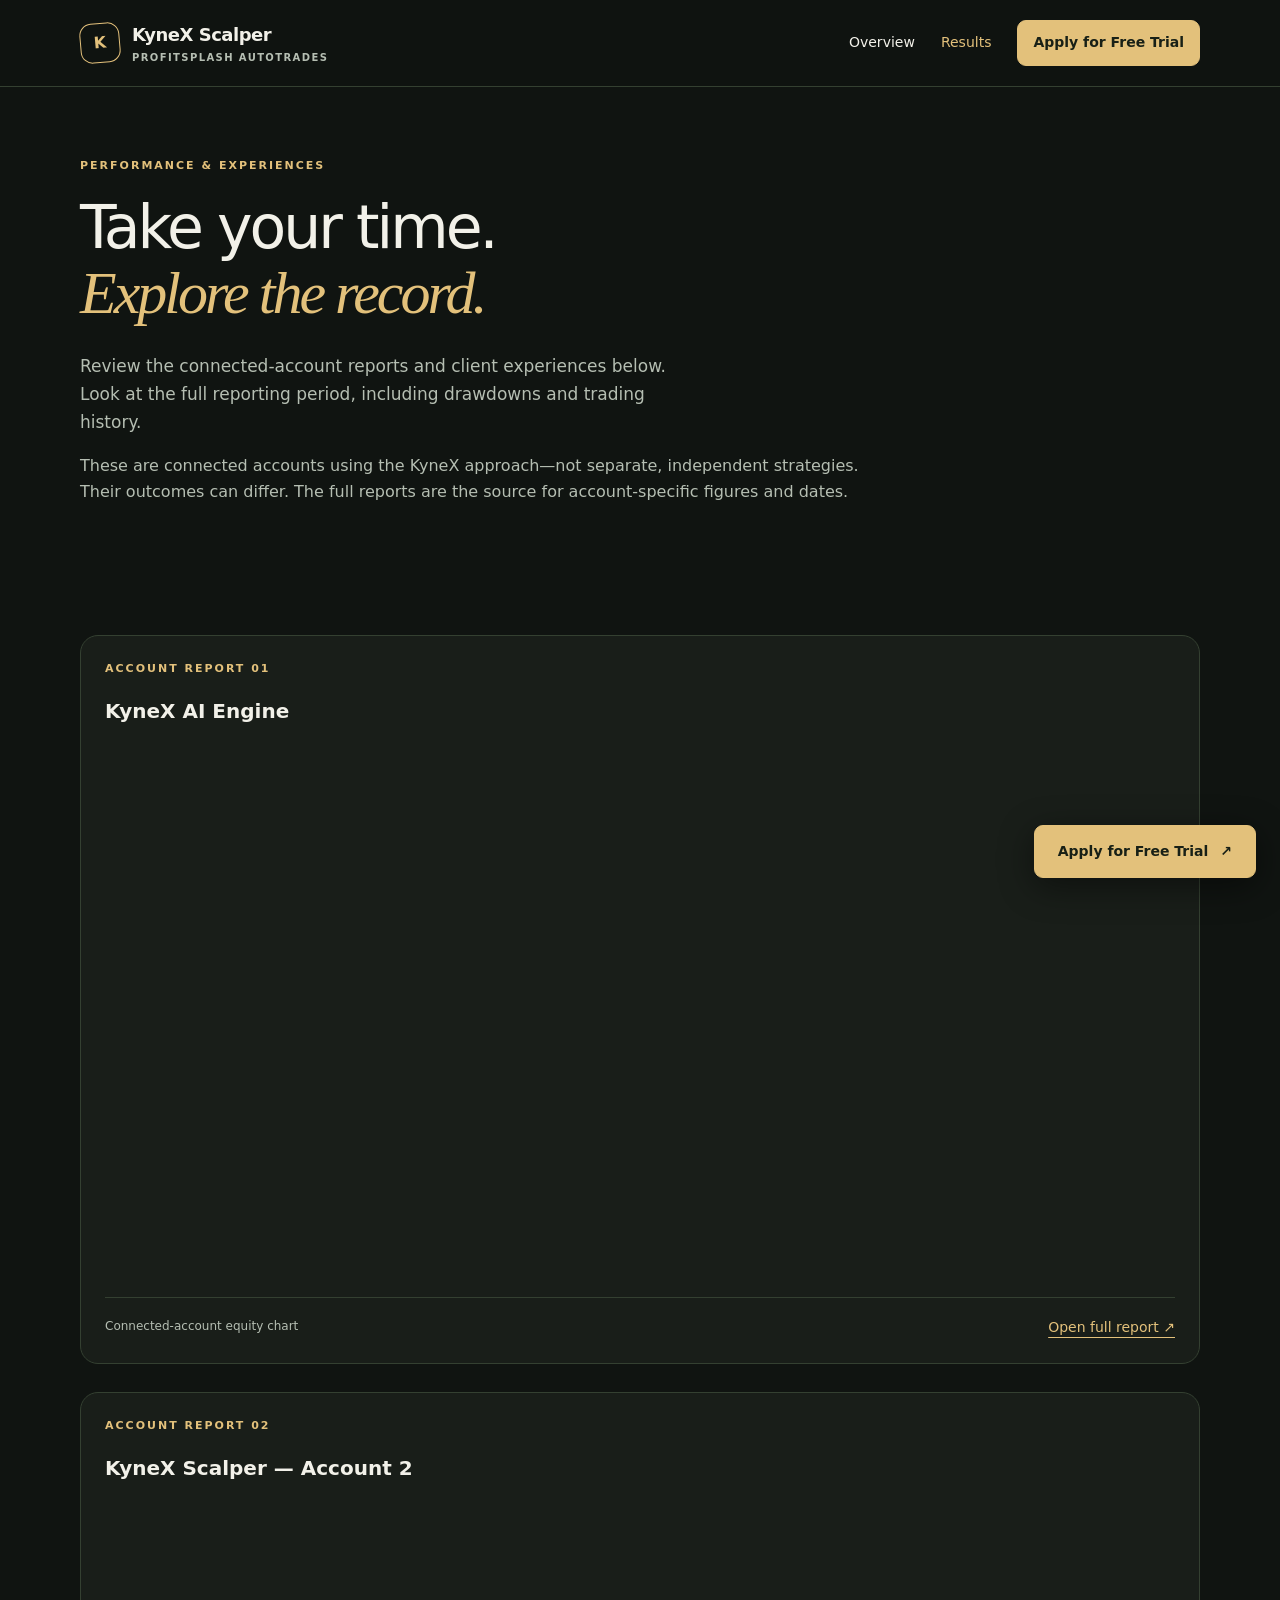
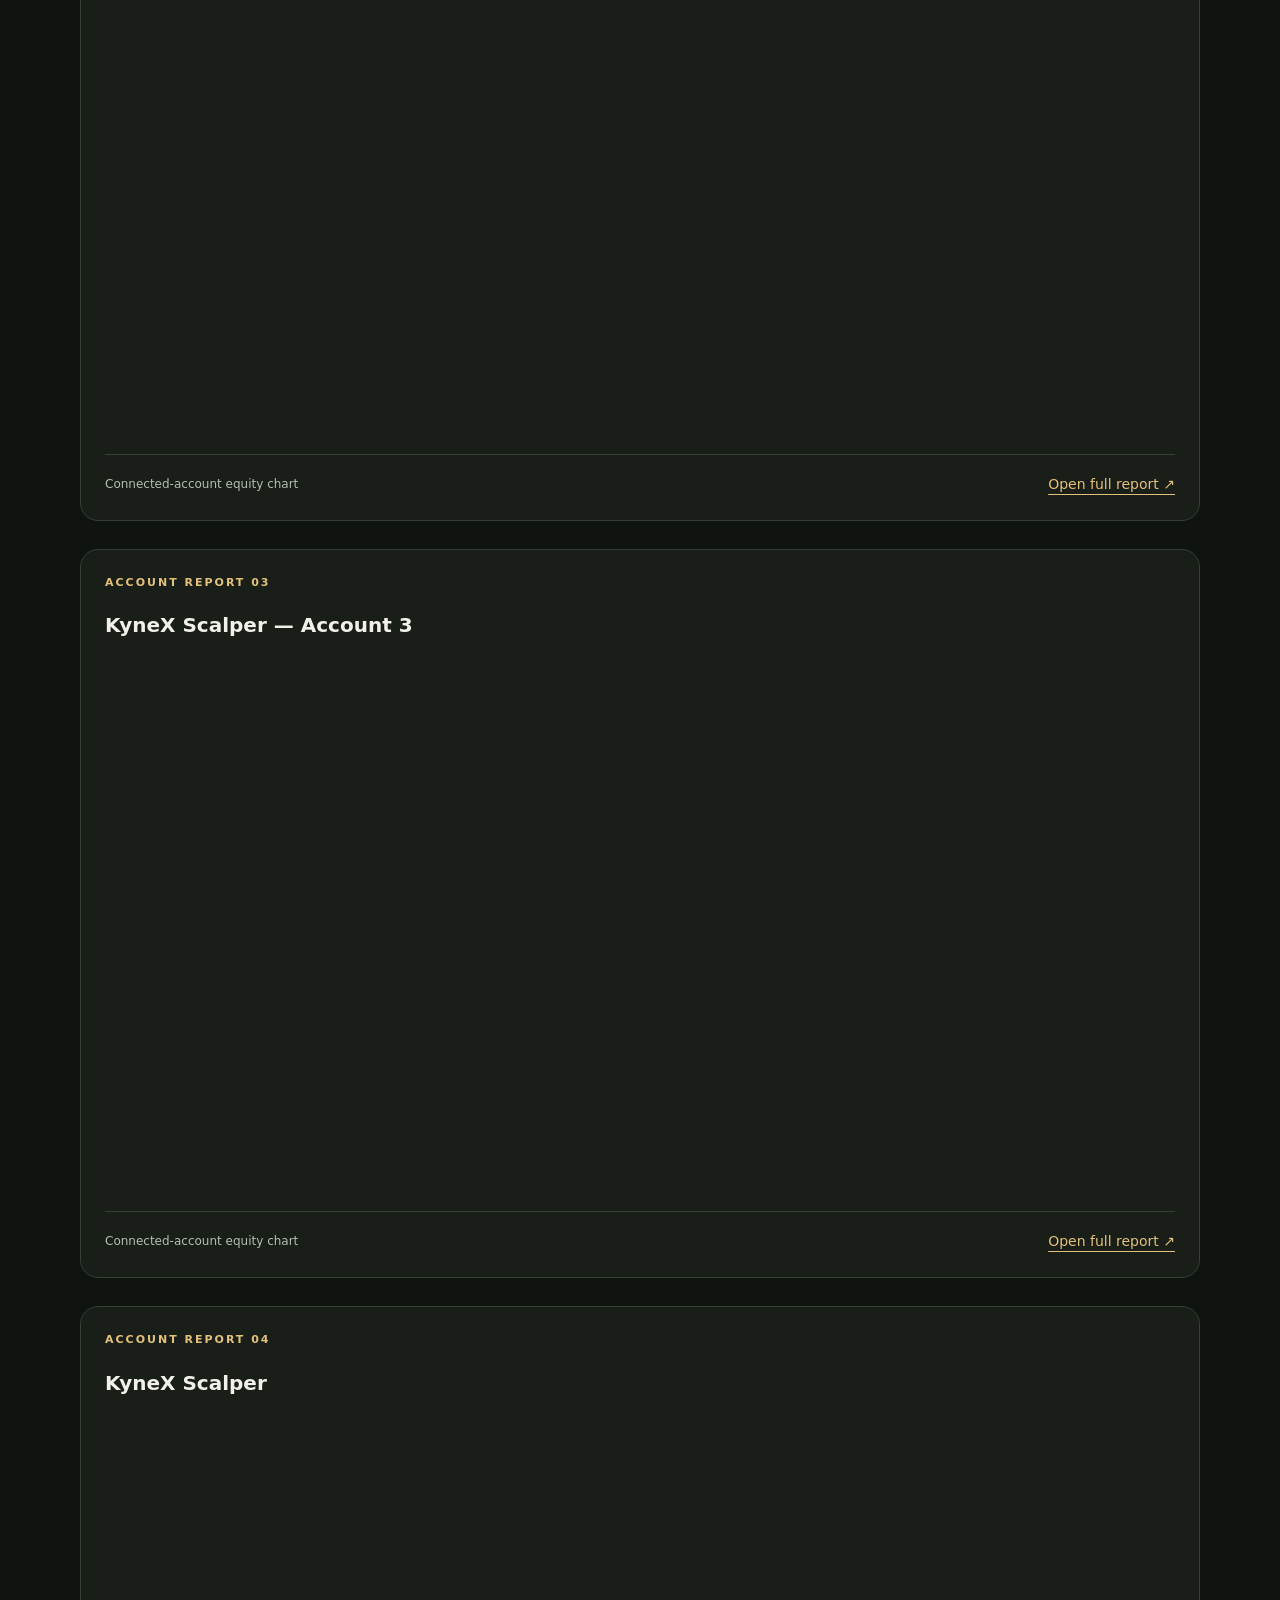
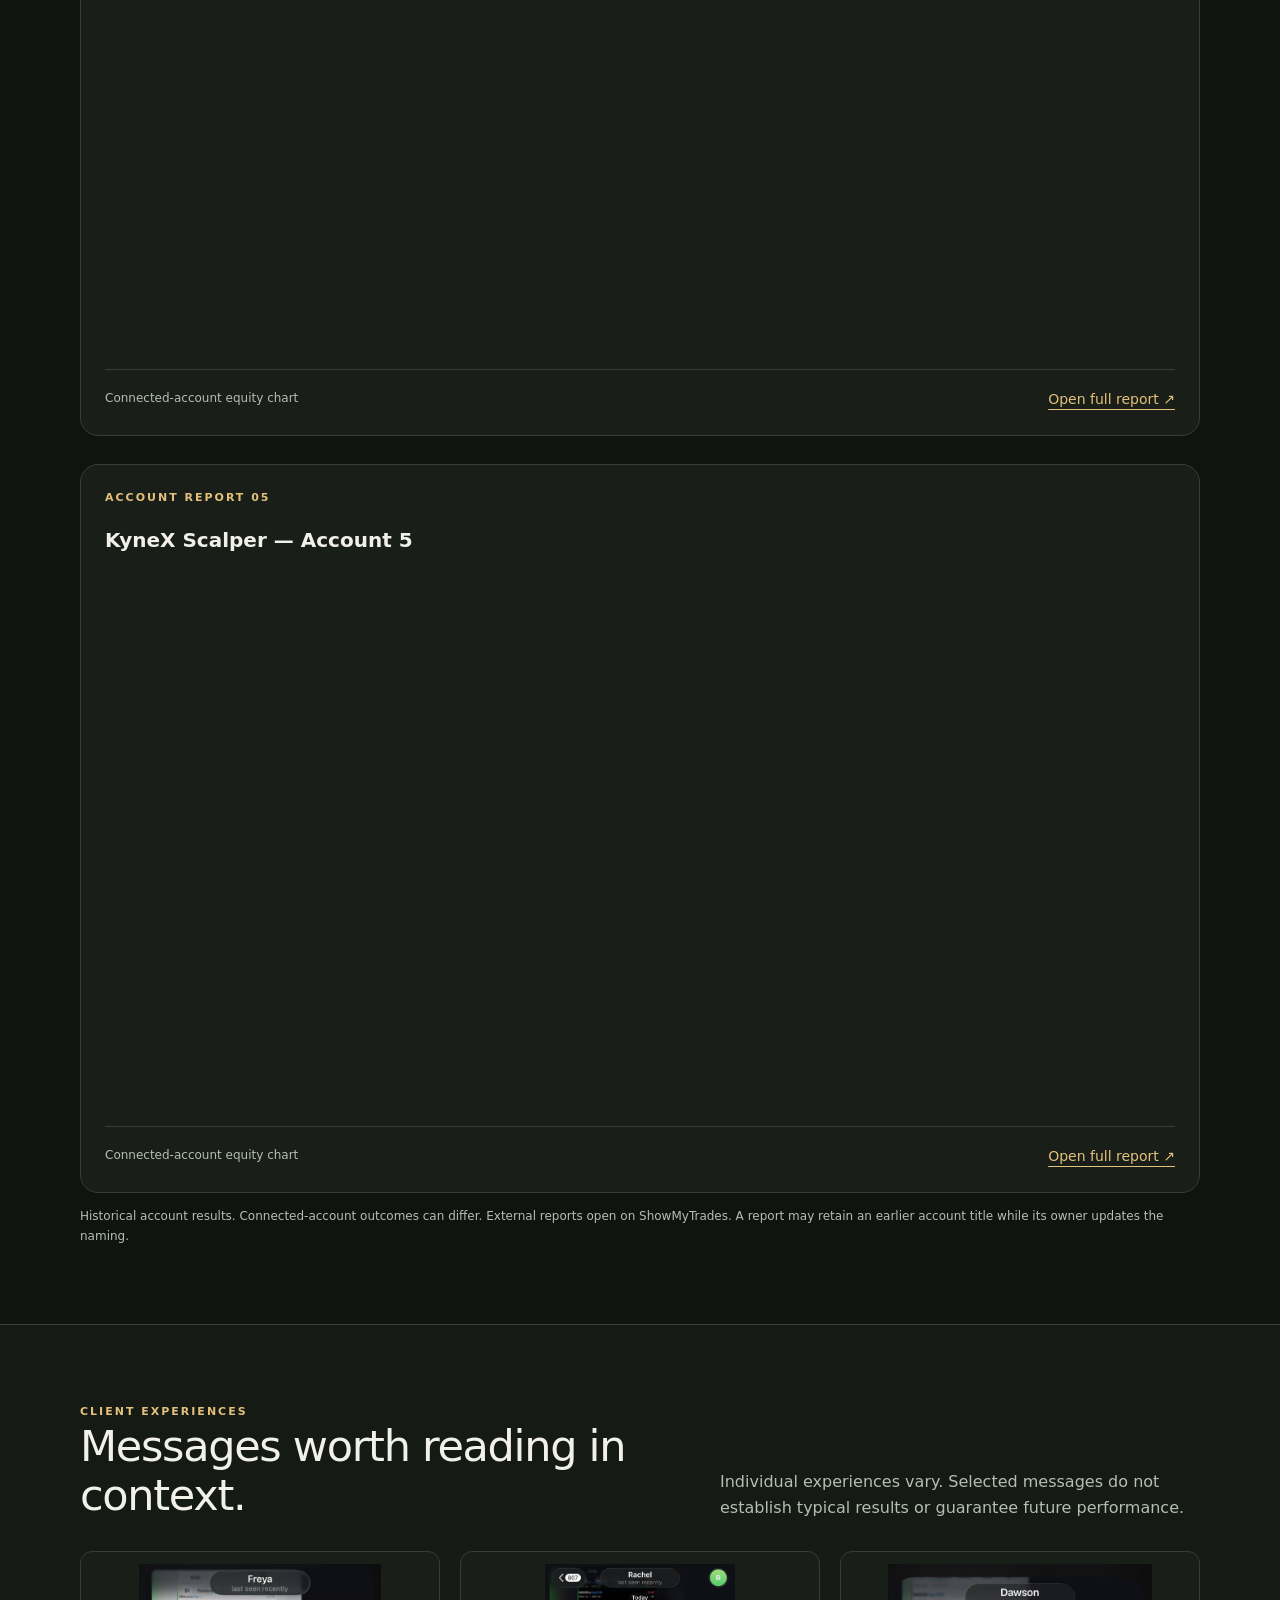
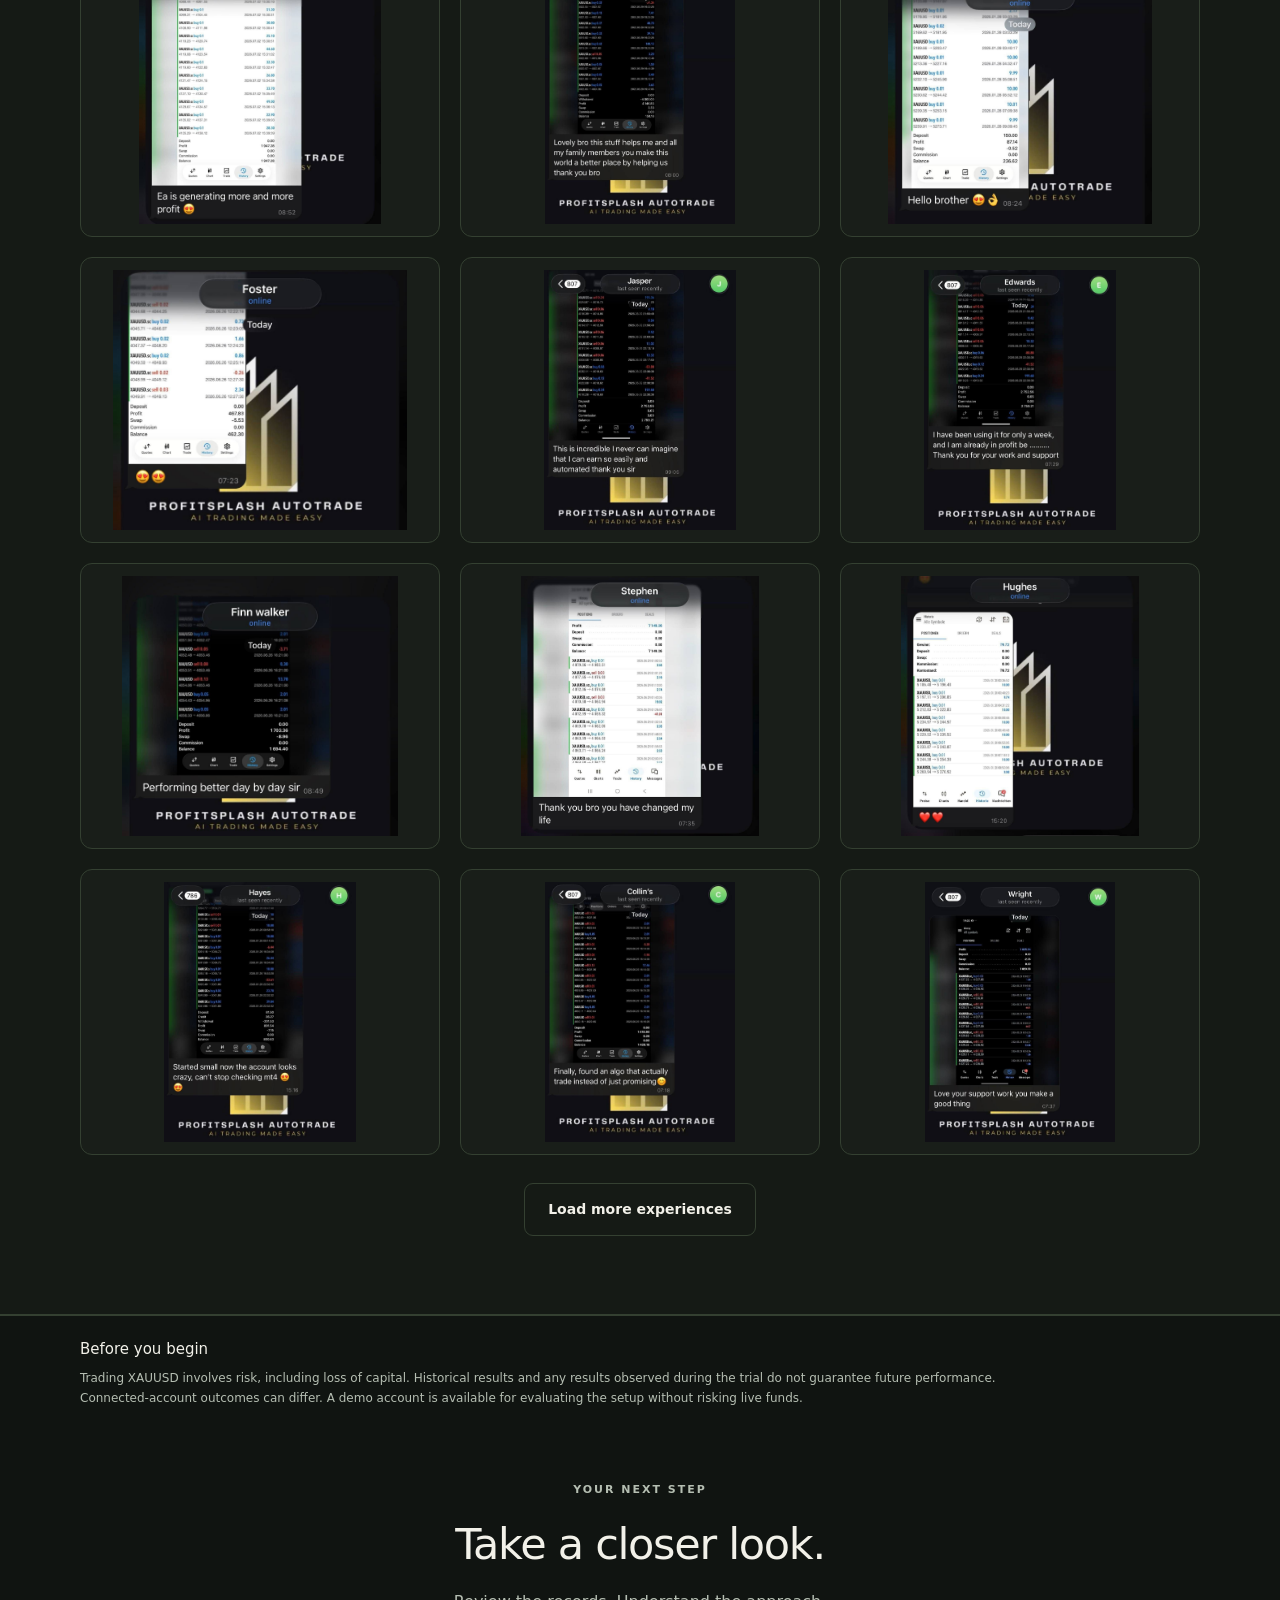
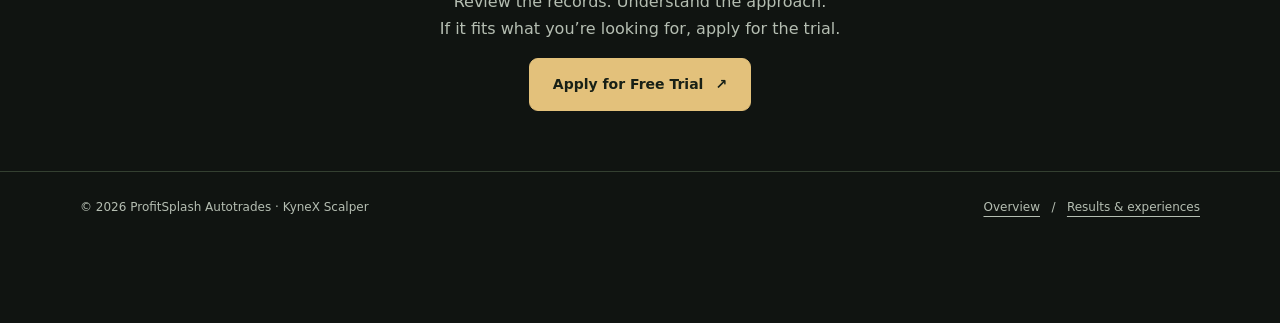
==== commit d486e389: "Update results.html" ====
--- a/kynex-github-pages/results.html
+++ b/kynex-github-pages/results.html
@@ -71,7 +71,7 @@
         <a
           class="btn small"
           data-contact="trial"
-          href="https://t.me/theegreatdavid"
+          href="https://t.me/davlukee"
         >
           Apply for Free Trial
         </a>
@@ -382,7 +382,7 @@
       <a
         class="btn"
         data-contact="trial"
-        href="https://t.me/theegreatdavid"
+        href="https://t.me/davlukee"
       >
         Apply for Free Trial
         <span aria-hidden="true">↗</span>
@@ -410,7 +410,7 @@
   <a
     class="btn floating"
     data-contact="trial"
-    href="https://t.me/theegreatdavid"
+    href="https://t.me/davlukee"
   >
     Apply for Free Trial
     <span aria-hidden="true">↗</span>
